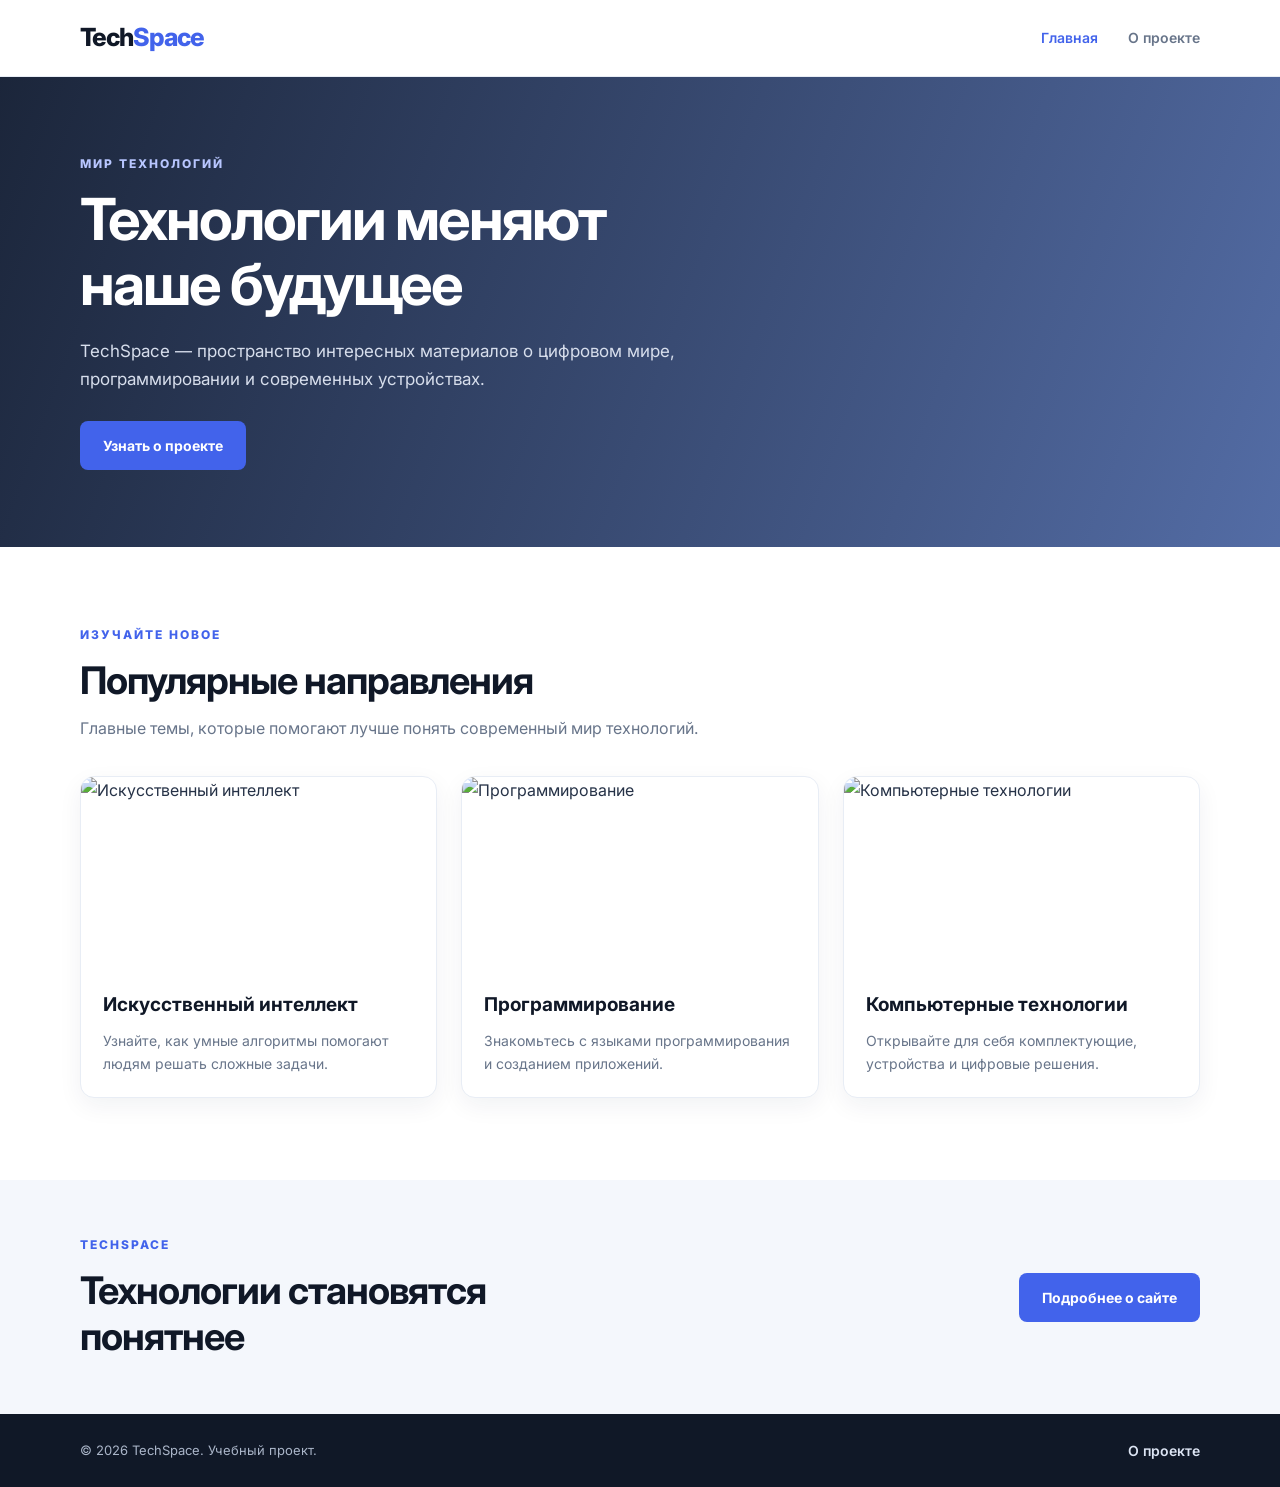
==== index.html @ 9b4dfb56 "Merge pull request #1 from dilmlik54-cmd/feature/second-page Добавлена вторая страница" ====
<!DOCTYPE html>
<html lang="ru">
<head>
<meta charset="UTF-8">
<meta name="viewport" content="width=device-width, initial-scale=1.0">
<title>TechSpace — Главная</title>
<link rel="stylesheet" href="style.css">
</head>
<body>
<header class="site-header"><div class="container header-inner">
<a class="logo" href="index.html">Tech<span>Space</span></a>
<nav><a class="active" href="index.html">Главная</a><a href="about.html">О проекте</a></nav>
</div></header>
<main>
<section class="hero"><div class="container hero-content">
<p class="eyebrow">МИР ТЕХНОЛОГИЙ</p><h1>Технологии меняют<br>наше будущее</h1>
<p>TechSpace — пространство интересных материалов о цифровом мире, программировании и современных устройствах.</p>
<a class="button" href="about.html">Узнать о проекте</a>
</div></section>
<section class="section container">
<div class="section-heading"><p class="eyebrow">ИЗУЧАЙТЕ НОВОЕ</p><h2>Популярные направления</h2>
<p>Главные темы, которые помогают лучше понять современный мир технологий.</p></div>
<div class="cards">
<article class="topic-card"><img src="https://images.unsplash.com/photo-1677442136019-21780ecad995?auto=format&fit=crop&w=900&q=80" alt="Искусственный интеллект"><div class="card-content"><h3>Искусственный интеллект</h3><p>Узнайте, как умные алгоритмы помогают людям решать сложные задачи.</p></div></article>
<article class="topic-card"><img src="https://images.unsplash.com/photo-1461749280684-dccba630e2f6?auto=format&fit=crop&w=900&q=80" alt="Программирование"><div class="card-content"><h3>Программирование</h3><p>Знакомьтесь с языками программирования и созданием приложений.</p></div></article>
<article class="topic-card"><img src="https://images.unsplash.com/photo-1519389950473-47ba0277781c?auto=format&fit=crop&w=900&q=80" alt="Компьютерные технологии"><div class="card-content"><h3>Компьютерные технологии</h3><p>Открывайте для себя комплектующие, устройства и цифровые решения.</p></div></article>
</div></section>
<section class="info-band"><div class="container info-inner"><div><p class="eyebrow">TECHSPACE</p><h2>Технологии становятся понятнее</h2></div><a class="button" href="about.html">Подробнее о сайте</a></div></section>
</main>
<footer><div class="container footer-inner"><p>© 2026 TechSpace. Учебный проект.</p><a href="about.html">О проекте</a></div></footer>
</body></html>
---- style.css ----
@import url('https://fonts.googleapis.com/css2?family=Inter:wght@400;500;600;700;800&display=swap');
:root{--dark:#101827;--blue:#4263eb;--light:#f4f7fc;--text:#263247;--muted:#68758a}
*{box-sizing:border-box;margin:0;padding:0}
body{font-family:Inter,Arial,sans-serif;color:var(--text);line-height:1.65;background:#fff}
.container{width:min(1120px,90%);margin:0 auto}
.site-header{background:#fff;border-bottom:1px solid #e8edf5}
.header-inner,.footer-inner,.info-inner{display:flex;align-items:center;justify-content:space-between}
.header-inner{min-height:76px}
.logo{font-size:25px;font-weight:800;color:var(--dark);text-decoration:none;letter-spacing:-1px}
.logo span{color:var(--blue)}
nav{display:flex;gap:30px}
nav a,footer a{font-size:14px;font-weight:600;color:var(--muted);text-decoration:none}
nav a:hover,nav a.active,footer a:hover{color:var(--blue)}
.hero{min-height:470px;display:flex;align-items:center;color:white;background:linear-gradient(110deg,rgba(13,24,46,.94),rgba(35,67,140,.78)),url('https://images.unsplash.com/photo-1518770660439-4636190af475?auto=format&fit=crop&w=1800&q=85') center/cover}
.hero-content{padding:75px 0}
.eyebrow{color:var(--blue);font-size:12px;font-weight:800;letter-spacing:2px;margin-bottom:13px}
.hero .eyebrow,.page-hero .eyebrow{color:#b8c6ff}
h1{font-size:clamp(34px,5vw,58px);line-height:1.12;letter-spacing:-2px;margin-bottom:20px}
.hero p:not(.eyebrow),.page-hero p:not(.eyebrow){max-width:650px;color:#d7deec;font-size:17px;margin-bottom:28px}
.button{display:inline-block;padding:13px 23px;border-radius:8px;background:var(--blue);color:#fff;text-decoration:none;font-size:14px;font-weight:700}
.button:hover{background:#304fd0}
.section{padding:78px 0 82px}
.section-heading{max-width:650px;margin-bottom:34px}
h2{font-size:clamp(27px,3vw,38px);line-height:1.2;letter-spacing:-1px;color:var(--dark);margin-bottom:12px}
.section-heading>p:last-child{color:var(--muted)}
.cards{display:grid;grid-template-columns:repeat(3,1fr);gap:24px}
.topic-card,.about-card{overflow:hidden;border:1px solid #e8edf5;border-radius:14px;background:#fff;box-shadow:0 8px 25px #1423410f}
.topic-card img{display:block;width:100%;height:190px;object-fit:cover}
.card-content{padding:22px}
h3{font-size:19px;color:var(--dark);margin-bottom:9px}
.card-content p,.about-card p{font-size:14px;color:var(--muted)}
.info-band{padding:55px 0;background:var(--light)}
.info-inner h2{max-width:570px;margin:0}
.page-hero{padding:85px 0;background:linear-gradient(115deg,#111c32,#3155bd);color:white}
.about-grid{display:grid;grid-template-columns:repeat(2,1fr);gap:24px}
.about-card{padding:30px}
.number{display:block;color:var(--blue);font-size:13px;font-weight:800;letter-spacing:1px;margin-bottom:18px}
footer{padding:25px 0;background:var(--dark)}
.footer-inner p{font-size:13px;color:#aab5c8}
footer a{color:#dce4f3}
@media(max-width:760px){.cards,.about-grid{grid-template-columns:1fr}.topic-card img{height:220px}.info-inner{align-items:flex-start;flex-direction:column;gap:22px}.section{padding:55px 0 60px}}
@media(max-width:420px){.logo{font-size:21px}nav{gap:14px}nav a{font-size:12px}}
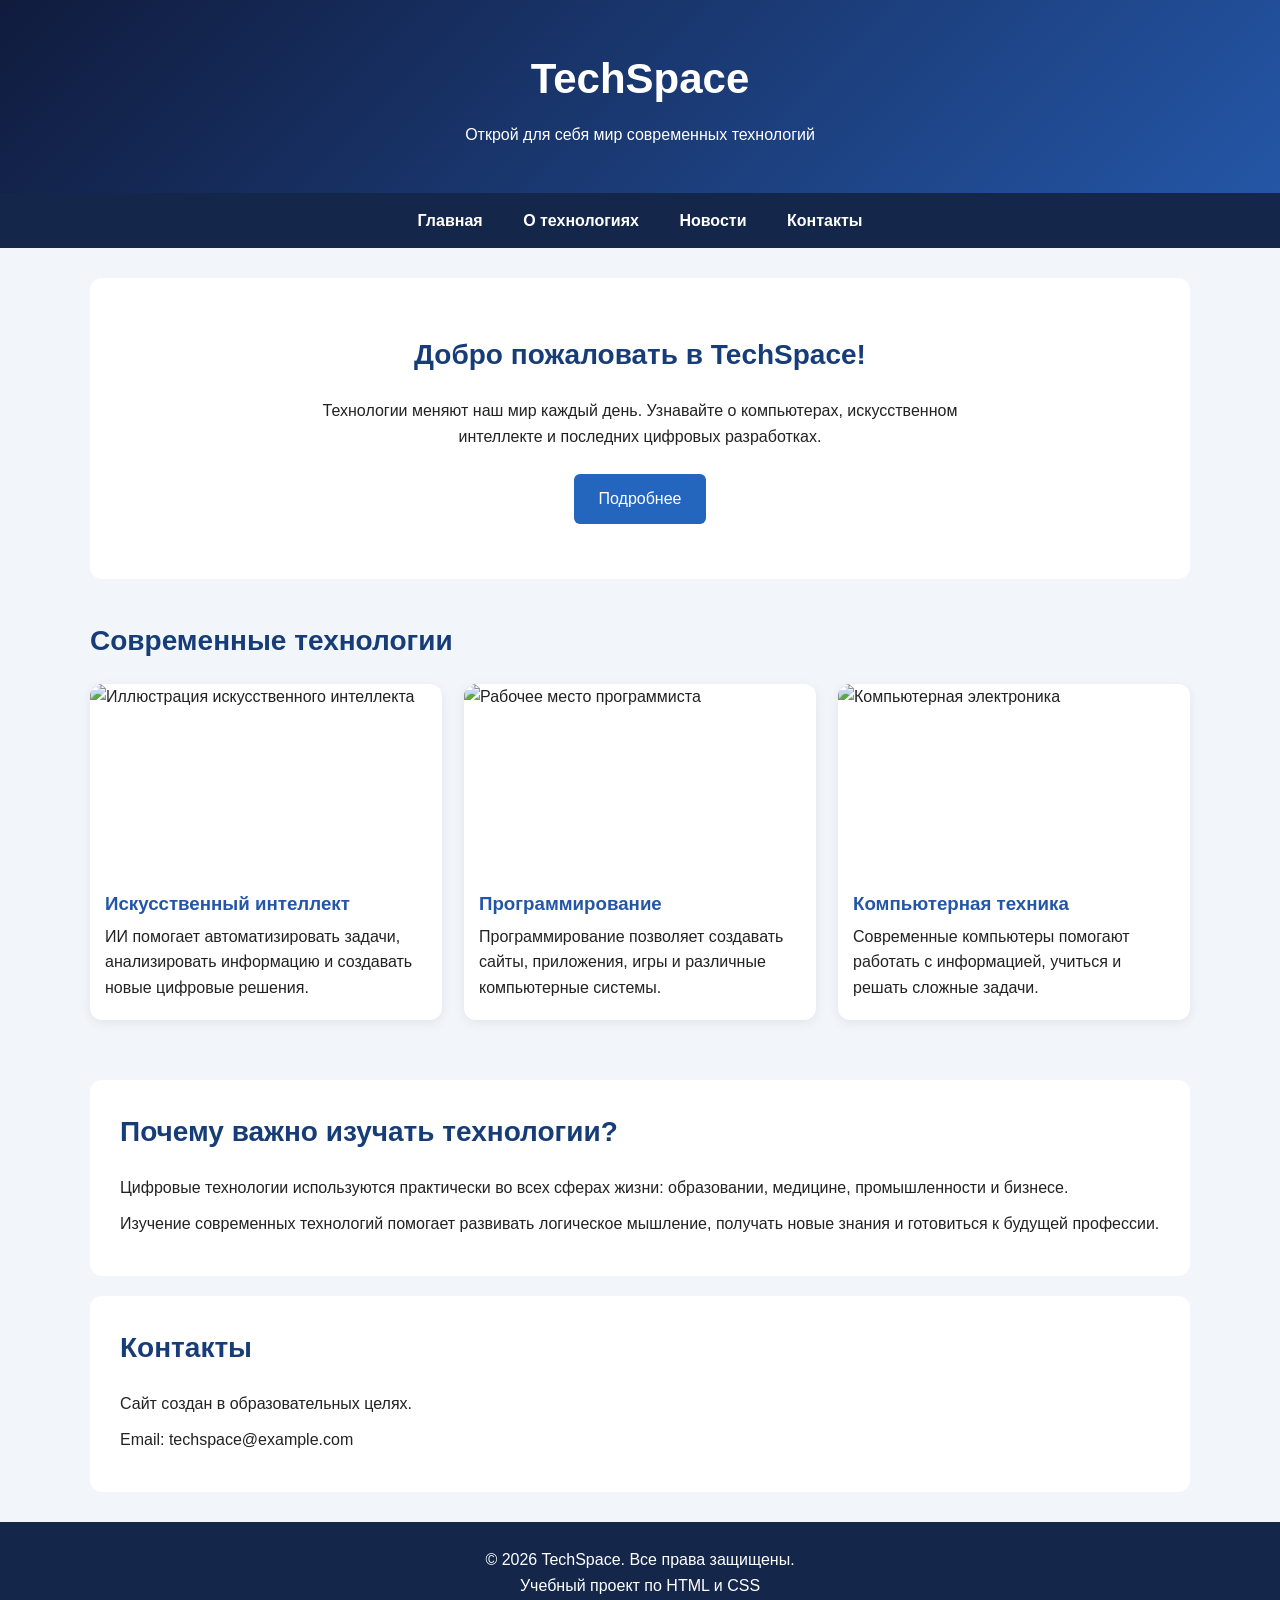
==== commit 2ea1eac9: "Создана начальная версия сайта" ====
--- a/index.html
+++ b/index.html
@@ -1,31 +1,101 @@
 <!DOCTYPE html>
 <html lang="ru">
 <head>
-<meta charset="UTF-8">
-<meta name="viewport" content="width=device-width, initial-scale=1.0">
-<title>TechSpace — Главная</title>
-<link rel="stylesheet" href="style.css">
+    <meta charset="UTF-8">
+    <meta name="viewport" content="width=device-width, initial-scale=1.0">
+    <title>TechSpace — Мир технологий</title>
+    <link rel="stylesheet" href="style.css">
 </head>
 <body>
-<header class="site-header"><div class="container header-inner">
-<a class="logo" href="index.html">Tech<span>Space</span></a>
-<nav><a class="active" href="index.html">Главная</a><a href="about.html">О проекте</a></nav>
-</div></header>
-<main>
-<section class="hero"><div class="container hero-content">
-<p class="eyebrow">МИР ТЕХНОЛОГИЙ</p><h1>Технологии меняют<br>наше будущее</h1>
-<p>TechSpace — пространство интересных материалов о цифровом мире, программировании и современных устройствах.</p>
-<a class="button" href="about.html">Узнать о проекте</a>
-</div></section>
-<section class="section container">
-<div class="section-heading"><p class="eyebrow">ИЗУЧАЙТЕ НОВОЕ</p><h2>Популярные направления</h2>
-<p>Главные темы, которые помогают лучше понять современный мир технологий.</p></div>
-<div class="cards">
-<article class="topic-card"><img src="https://images.unsplash.com/photo-1677442136019-21780ecad995?auto=format&fit=crop&w=900&q=80" alt="Искусственный интеллект"><div class="card-content"><h3>Искусственный интеллект</h3><p>Узнайте, как умные алгоритмы помогают людям решать сложные задачи.</p></div></article>
-<article class="topic-card"><img src="https://images.unsplash.com/photo-1461749280684-dccba630e2f6?auto=format&fit=crop&w=900&q=80" alt="Программирование"><div class="card-content"><h3>Программирование</h3><p>Знакомьтесь с языками программирования и созданием приложений.</p></div></article>
-<article class="topic-card"><img src="https://images.unsplash.com/photo-1519389950473-47ba0277781c?auto=format&fit=crop&w=900&q=80" alt="Компьютерные технологии"><div class="card-content"><h3>Компьютерные технологии</h3><p>Открывайте для себя комплектующие, устройства и цифровые решения.</p></div></article>
-</div></section>
-<section class="info-band"><div class="container info-inner"><div><p class="eyebrow">TECHSPACE</p><h2>Технологии становятся понятнее</h2></div><a class="button" href="about.html">Подробнее о сайте</a></div></section>
-</main>
-<footer><div class="container footer-inner"><p>© 2026 TechSpace. Учебный проект.</p><a href="about.html">О проекте</a></div></footer>
-</body></html>
+    <header>
+        <div class="container">
+            <h1>TechSpace</h1>
+            <p>Открой для себя мир современных технологий</p>
+        </div>
+    </header>
+
+    <nav>
+        <div class="container">
+            <a href="#home">Главная</a>
+            <a href="#about">О технологиях</a>
+            <a href="#news">Новости</a>
+            <a href="#contacts">Контакты</a>
+        </div>
+    </nav>
+
+    <main class="container">
+        <section id="home" class="hero">
+            <h2>Добро пожаловать в TechSpace!</h2>
+            <p>
+                Технологии меняют наш мир каждый день.
+                Узнавайте о компьютерах, искусственном интеллекте
+                и последних цифровых разработках.
+            </p>
+            <a href="#about" class="btn">Подробнее</a>
+        </section>
+
+        <section id="about">
+            <h2>Современные технологии</h2>
+            <div class="cards">
+                <article class="card">
+                    <img src="https://images.unsplash.com/photo-1677442136019-21780ecad995?w=600"
+                         alt="Иллюстрация искусственного интеллекта">
+                    <h3>Искусственный интеллект</h3>
+                    <p>
+                        ИИ помогает автоматизировать задачи,
+                        анализировать информацию и создавать
+                        новые цифровые решения.
+                    </p>
+                </article>
+
+                <article class="card">
+                    <img src="https://images.unsplash.com/photo-1498050108023-c5249f4df085?w=600"
+                         alt="Рабочее место программиста">
+                    <h3>Программирование</h3>
+                    <p>
+                        Программирование позволяет создавать
+                        сайты, приложения, игры и различные
+                        компьютерные системы.
+                    </p>
+                </article>
+
+                <article class="card">
+                    <img src="https://images.unsplash.com/photo-1518770660439-4636190af475?w=600"
+                         alt="Компьютерная электроника">
+                    <h3>Компьютерная техника</h3>
+                    <p>
+                        Современные компьютеры помогают
+                        работать с информацией, учиться
+                        и решать сложные задачи.
+                    </p>
+                </article>
+            </div>
+        </section>
+
+        <section id="news">
+            <h2>Почему важно изучать технологии?</h2>
+            <p>
+                Цифровые технологии используются практически
+                во всех сферах жизни: образовании, медицине,
+                промышленности и бизнесе.
+            </p>
+            <p>
+                Изучение современных технологий помогает
+                развивать логическое мышление, получать
+                новые знания и готовиться к будущей профессии.
+            </p>
+        </section>
+
+        <section id="contacts">
+            <h2>Контакты</h2>
+            <p>Сайт создан в образовательных целях.</p>
+            <p>Email: techspace@example.com</p>
+        </section>
+    </main>
+
+    <footer>
+        <p>© 2026 TechSpace. Все права защищены.</p>
+        <p>Учебный проект по HTML и CSS</p>
+    </footer>
+</body>
+</html>
--- a/style.css
+++ b/style.css
@@ -1,42 +1,155 @@
-@import url('https://fonts.googleapis.com/css2?family=Inter:wght@400;500;600;700;800&display=swap');
-:root{--dark:#101827;--blue:#4263eb;--light:#f4f7fc;--text:#263247;--muted:#68758a}
-*{box-sizing:border-box;margin:0;padding:0}
-body{font-family:Inter,Arial,sans-serif;color:var(--text);line-height:1.65;background:#fff}
-.container{width:min(1120px,90%);margin:0 auto}
-.site-header{background:#fff;border-bottom:1px solid #e8edf5}
-.header-inner,.footer-inner,.info-inner{display:flex;align-items:center;justify-content:space-between}
-.header-inner{min-height:76px}
-.logo{font-size:25px;font-weight:800;color:var(--dark);text-decoration:none;letter-spacing:-1px}
-.logo span{color:var(--blue)}
-nav{display:flex;gap:30px}
-nav a,footer a{font-size:14px;font-weight:600;color:var(--muted);text-decoration:none}
-nav a:hover,nav a.active,footer a:hover{color:var(--blue)}
-.hero{min-height:470px;display:flex;align-items:center;color:white;background:linear-gradient(110deg,rgba(13,24,46,.94),rgba(35,67,140,.78)),url('https://images.unsplash.com/photo-1518770660439-4636190af475?auto=format&fit=crop&w=1800&q=85') center/cover}
-.hero-content{padding:75px 0}
-.eyebrow{color:var(--blue);font-size:12px;font-weight:800;letter-spacing:2px;margin-bottom:13px}
-.hero .eyebrow,.page-hero .eyebrow{color:#b8c6ff}
-h1{font-size:clamp(34px,5vw,58px);line-height:1.12;letter-spacing:-2px;margin-bottom:20px}
-.hero p:not(.eyebrow),.page-hero p:not(.eyebrow){max-width:650px;color:#d7deec;font-size:17px;margin-bottom:28px}
-.button{display:inline-block;padding:13px 23px;border-radius:8px;background:var(--blue);color:#fff;text-decoration:none;font-size:14px;font-weight:700}
-.button:hover{background:#304fd0}
-.section{padding:78px 0 82px}
-.section-heading{max-width:650px;margin-bottom:34px}
-h2{font-size:clamp(27px,3vw,38px);line-height:1.2;letter-spacing:-1px;color:var(--dark);margin-bottom:12px}
-.section-heading>p:last-child{color:var(--muted)}
-.cards{display:grid;grid-template-columns:repeat(3,1fr);gap:24px}
-.topic-card,.about-card{overflow:hidden;border:1px solid #e8edf5;border-radius:14px;background:#fff;box-shadow:0 8px 25px #1423410f}
-.topic-card img{display:block;width:100%;height:190px;object-fit:cover}
-.card-content{padding:22px}
-h3{font-size:19px;color:var(--dark);margin-bottom:9px}
-.card-content p,.about-card p{font-size:14px;color:var(--muted)}
-.info-band{padding:55px 0;background:var(--light)}
-.info-inner h2{max-width:570px;margin:0}
-.page-hero{padding:85px 0;background:linear-gradient(115deg,#111c32,#3155bd);color:white}
-.about-grid{display:grid;grid-template-columns:repeat(2,1fr);gap:24px}
-.about-card{padding:30px}
-.number{display:block;color:var(--blue);font-size:13px;font-weight:800;letter-spacing:1px;margin-bottom:18px}
-footer{padding:25px 0;background:var(--dark)}
-.footer-inner p{font-size:13px;color:#aab5c8}
-footer a{color:#dce4f3}
-@media(max-width:760px){.cards,.about-grid{grid-template-columns:1fr}.topic-card img{height:220px}.info-inner{align-items:flex-start;flex-direction:column;gap:22px}.section{padding:55px 0 60px}}
-@media(max-width:420px){.logo{font-size:21px}nav{gap:14px}nav a{font-size:12px}}
+* {
+    margin: 0;
+    padding: 0;
+    box-sizing: border-box;
+}
+
+html {
+    scroll-behavior: smooth;
+}
+
+body {
+    font-family: Arial, sans-serif;
+    background-color: #f2f5fa;
+    color: #222;
+    line-height: 1.6;
+}
+
+.container {
+    width: 90%;
+    max-width: 1100px;
+    margin: auto;
+}
+
+header {
+    background: linear-gradient(135deg, #101b3d, #2456a6);
+    color: white;
+    text-align: center;
+    padding: 45px 20px;
+}
+
+header h1 {
+    font-size: 42px;
+    margin-bottom: 10px;
+}
+
+nav {
+    background-color: #15264b;
+    padding: 15px;
+    text-align: center;
+    position: sticky;
+    top: 0;
+    z-index: 10;
+}
+
+nav a {
+    color: white;
+    text-decoration: none;
+    margin: 0 18px;
+    font-weight: bold;
+}
+
+nav a:hover {
+    color: #69c5ff;
+}
+
+section {
+    padding: 40px 0;
+}
+
+section h2 {
+    color: #173d78;
+    margin-bottom: 20px;
+    font-size: 28px;
+}
+
+.hero {
+    text-align: center;
+    background: white;
+    margin-top: 30px;
+    padding: 55px 25px;
+    border-radius: 12px;
+}
+
+.hero p {
+    max-width: 650px;
+    margin: 15px auto 25px;
+}
+
+.btn {
+    display: inline-block;
+    background-color: #2465bd;
+    color: white;
+    padding: 12px 25px;
+    border-radius: 6px;
+    text-decoration: none;
+}
+
+.btn:hover {
+    background-color: #173d78;
+}
+
+.cards {
+    display: grid;
+    grid-template-columns: repeat(3, 1fr);
+    gap: 22px;
+}
+
+.card {
+    background-color: white;
+    border-radius: 12px;
+    overflow: hidden;
+    box-shadow: 0 3px 12px #00000012;
+}
+
+.card img {
+    display: block;
+    width: 100%;
+    height: 190px;
+    object-fit: cover;
+}
+
+.card h3 {
+    color: #2456a6;
+    padding: 15px 15px 5px;
+}
+
+.card p {
+    padding: 0 15px 20px;
+}
+
+#news,
+#contacts {
+    background-color: white;
+    padding: 30px;
+    margin: 20px 0;
+    border-radius: 12px;
+}
+
+#news p,
+#contacts p {
+    margin-bottom: 10px;
+}
+
+footer {
+    background-color: #15264b;
+    color: white;
+    text-align: center;
+    padding: 25px;
+    margin-top: 30px;
+}
+
+@media (max-width: 768px) {
+    .cards {
+        grid-template-columns: 1fr;
+    }
+
+    nav a {
+        display: inline-block;
+        margin: 5px 10px;
+    }
+
+    header h1 {
+        font-size: 32px;
+    }
+}
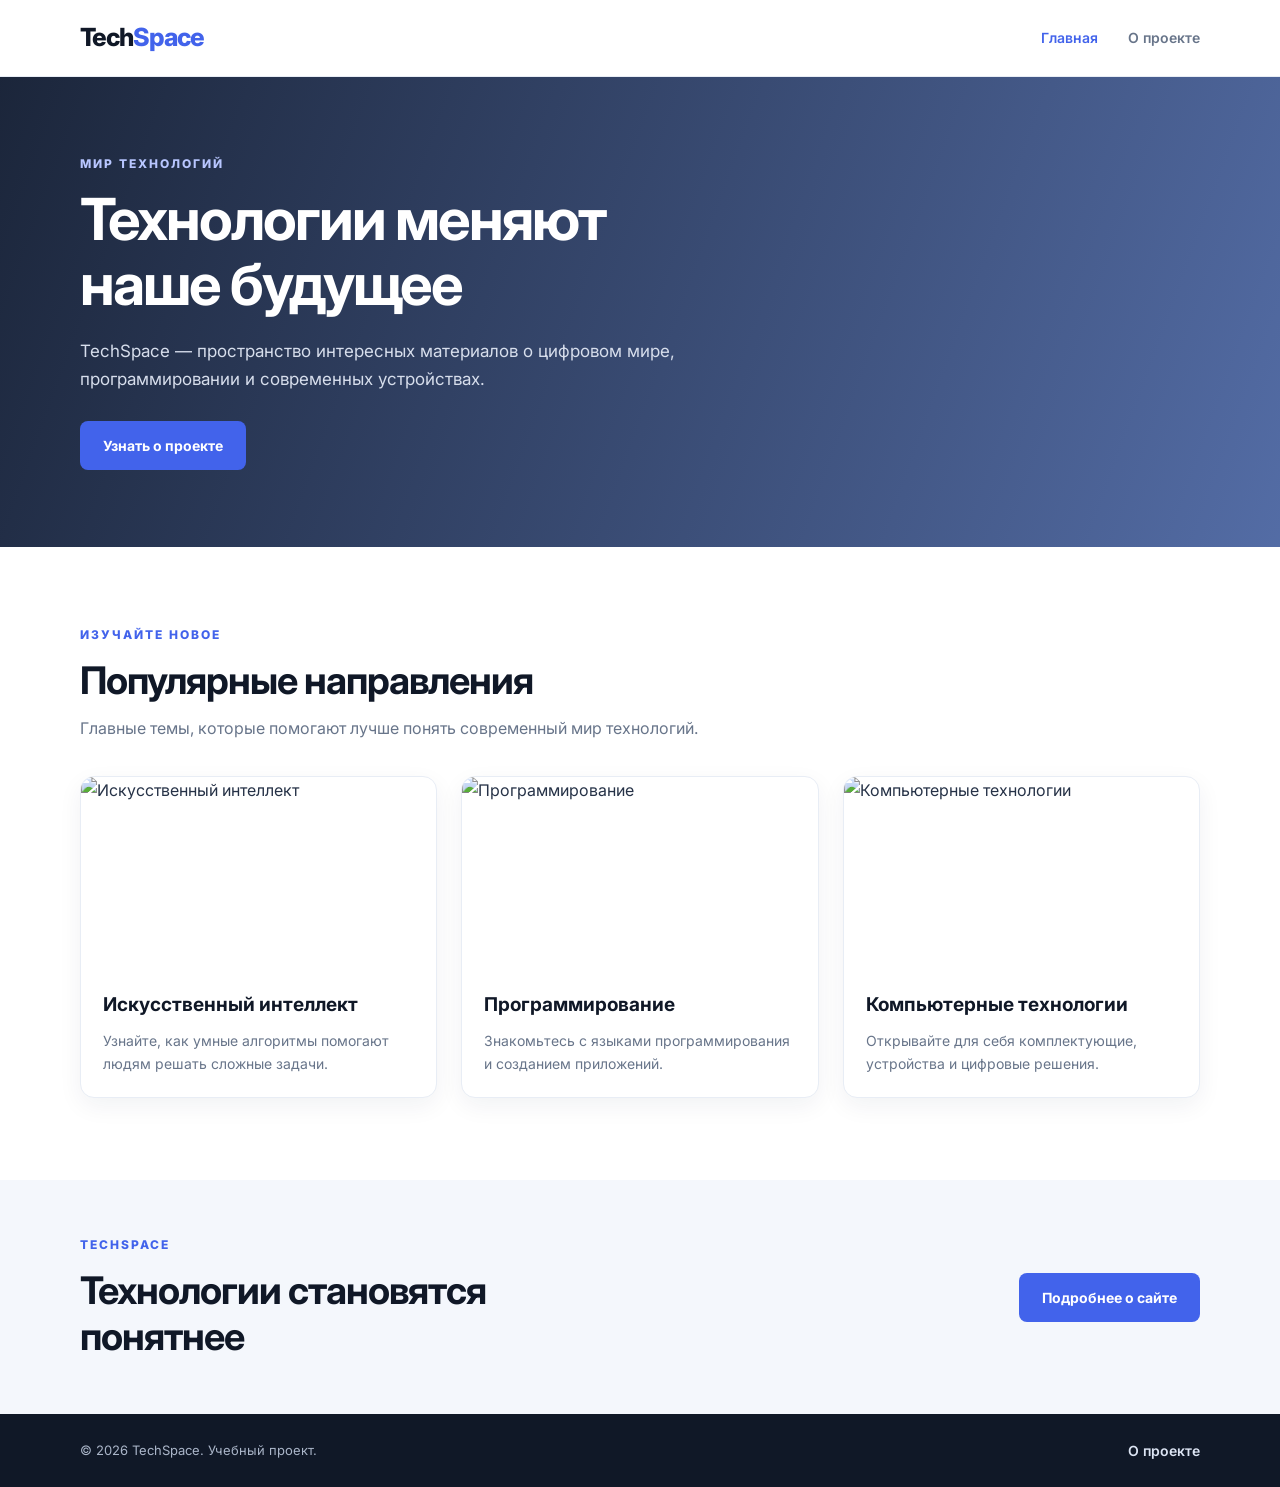
==== commit 34cb287b: "Добавлена вторая страница" ====
--- a/index.html
+++ b/index.html
@@ -1,101 +1,31 @@
 <!DOCTYPE html>
 <html lang="ru">
 <head>
-    <meta charset="UTF-8">
-    <meta name="viewport" content="width=device-width, initial-scale=1.0">
-    <title>TechSpace — Мир технологий</title>
-    <link rel="stylesheet" href="style.css">
+<meta charset="UTF-8">
+<meta name="viewport" content="width=device-width, initial-scale=1.0">
+<title>TechSpace — Главная</title>
+<link rel="stylesheet" href="style.css">
 </head>
 <body>
-    <header>
-        <div class="container">
-            <h1>TechSpace</h1>
-            <p>Открой для себя мир современных технологий</p>
-        </div>
-    </header>
-
-    <nav>
-        <div class="container">
-            <a href="#home">Главная</a>
-            <a href="#about">О технологиях</a>
-            <a href="#news">Новости</a>
-            <a href="#contacts">Контакты</a>
-        </div>
-    </nav>
-
-    <main class="container">
-        <section id="home" class="hero">
-            <h2>Добро пожаловать в TechSpace!</h2>
-            <p>
-                Технологии меняют наш мир каждый день.
-                Узнавайте о компьютерах, искусственном интеллекте
-                и последних цифровых разработках.
-            </p>
-            <a href="#about" class="btn">Подробнее</a>
-        </section>
-
-        <section id="about">
-            <h2>Современные технологии</h2>
-            <div class="cards">
-                <article class="card">
-                    <img src="https://images.unsplash.com/photo-1677442136019-21780ecad995?w=600"
-                         alt="Иллюстрация искусственного интеллекта">
-                    <h3>Искусственный интеллект</h3>
-                    <p>
-                        ИИ помогает автоматизировать задачи,
-                        анализировать информацию и создавать
-                        новые цифровые решения.
-                    </p>
-                </article>
-
-                <article class="card">
-                    <img src="https://images.unsplash.com/photo-1498050108023-c5249f4df085?w=600"
-                         alt="Рабочее место программиста">
-                    <h3>Программирование</h3>
-                    <p>
-                        Программирование позволяет создавать
-                        сайты, приложения, игры и различные
-                        компьютерные системы.
-                    </p>
-                </article>
-
-                <article class="card">
-                    <img src="https://images.unsplash.com/photo-1518770660439-4636190af475?w=600"
-                         alt="Компьютерная электроника">
-                    <h3>Компьютерная техника</h3>
-                    <p>
-                        Современные компьютеры помогают
-                        работать с информацией, учиться
-                        и решать сложные задачи.
-                    </p>
-                </article>
-            </div>
-        </section>
-
-        <section id="news">
-            <h2>Почему важно изучать технологии?</h2>
-            <p>
-                Цифровые технологии используются практически
-                во всех сферах жизни: образовании, медицине,
-                промышленности и бизнесе.
-            </p>
-            <p>
-                Изучение современных технологий помогает
-                развивать логическое мышление, получать
-                новые знания и готовиться к будущей профессии.
-            </p>
-        </section>
-
-        <section id="contacts">
-            <h2>Контакты</h2>
-            <p>Сайт создан в образовательных целях.</p>
-            <p>Email: techspace@example.com</p>
-        </section>
-    </main>
-
-    <footer>
-        <p>© 2026 TechSpace. Все права защищены.</p>
-        <p>Учебный проект по HTML и CSS</p>
-    </footer>
-</body>
-</html>
+<header class="site-header"><div class="container header-inner">
+<a class="logo" href="index.html">Tech<span>Space</span></a>
+<nav><a class="active" href="index.html">Главная</a><a href="about.html">О проекте</a></nav>
+</div></header>
+<main>
+<section class="hero"><div class="container hero-content">
+<p class="eyebrow">МИР ТЕХНОЛОГИЙ</p><h1>Технологии меняют<br>наше будущее</h1>
+<p>TechSpace — пространство интересных материалов о цифровом мире, программировании и современных устройствах.</p>
+<a class="button" href="about.html">Узнать о проекте</a>
+</div></section>
+<section class="section container">
+<div class="section-heading"><p class="eyebrow">ИЗУЧАЙТЕ НОВОЕ</p><h2>Популярные направления</h2>
+<p>Главные темы, которые помогают лучше понять современный мир технологий.</p></div>
+<div class="cards">
+<article class="topic-card"><img src="https://images.unsplash.com/photo-1677442136019-21780ecad995?auto=format&fit=crop&w=900&q=80" alt="Искусственный интеллект"><div class="card-content"><h3>Искусственный интеллект</h3><p>Узнайте, как умные алгоритмы помогают людям решать сложные задачи.</p></div></article>
+<article class="topic-card"><img src="https://images.unsplash.com/photo-1461749280684-dccba630e2f6?auto=format&fit=crop&w=900&q=80" alt="Программирование"><div class="card-content"><h3>Программирование</h3><p>Знакомьтесь с языками программирования и созданием приложений.</p></div></article>
+<article class="topic-card"><img src="https://images.unsplash.com/photo-1519389950473-47ba0277781c?auto=format&fit=crop&w=900&q=80" alt="Компьютерные технологии"><div class="card-content"><h3>Компьютерные технологии</h3><p>Открывайте для себя комплектующие, устройства и цифровые решения.</p></div></article>
+</div></section>
+<section class="info-band"><div class="container info-inner"><div><p class="eyebrow">TECHSPACE</p><h2>Технологии становятся понятнее</h2></div><a class="button" href="about.html">Подробнее о сайте</a></div></section>
+</main>
+<footer><div class="container footer-inner"><p>© 2026 TechSpace. Учебный проект.</p><a href="about.html">О проекте</a></div></footer>
+</body></html>
--- a/style.css
+++ b/style.css
@@ -1,155 +1,42 @@
-* {
-    margin: 0;
-    padding: 0;
-    box-sizing: border-box;
-}
-
-html {
-    scroll-behavior: smooth;
-}
-
-body {
-    font-family: Arial, sans-serif;
-    background-color: #f2f5fa;
-    color: #222;
-    line-height: 1.6;
-}
-
-.container {
-    width: 90%;
-    max-width: 1100px;
-    margin: auto;
-}
-
-header {
-    background: linear-gradient(135deg, #101b3d, #2456a6);
-    color: white;
-    text-align: center;
-    padding: 45px 20px;
-}
-
-header h1 {
-    font-size: 42px;
-    margin-bottom: 10px;
-}
-
-nav {
-    background-color: #15264b;
-    padding: 15px;
-    text-align: center;
-    position: sticky;
-    top: 0;
-    z-index: 10;
-}
-
-nav a {
-    color: white;
-    text-decoration: none;
-    margin: 0 18px;
-    font-weight: bold;
-}
-
-nav a:hover {
-    color: #69c5ff;
-}
-
-section {
-    padding: 40px 0;
-}
-
-section h2 {
-    color: #173d78;
-    margin-bottom: 20px;
-    font-size: 28px;
-}
-
-.hero {
-    text-align: center;
-    background: white;
-    margin-top: 30px;
-    padding: 55px 25px;
-    border-radius: 12px;
-}
-
-.hero p {
-    max-width: 650px;
-    margin: 15px auto 25px;
-}
-
-.btn {
-    display: inline-block;
-    background-color: #2465bd;
-    color: white;
-    padding: 12px 25px;
-    border-radius: 6px;
-    text-decoration: none;
-}
-
-.btn:hover {
-    background-color: #173d78;
-}
-
-.cards {
-    display: grid;
-    grid-template-columns: repeat(3, 1fr);
-    gap: 22px;
-}
-
-.card {
-    background-color: white;
-    border-radius: 12px;
-    overflow: hidden;
-    box-shadow: 0 3px 12px #00000012;
-}
-
-.card img {
-    display: block;
-    width: 100%;
-    height: 190px;
-    object-fit: cover;
-}
-
-.card h3 {
-    color: #2456a6;
-    padding: 15px 15px 5px;
-}
-
-.card p {
-    padding: 0 15px 20px;
-}
-
-#news,
-#contacts {
-    background-color: white;
-    padding: 30px;
-    margin: 20px 0;
-    border-radius: 12px;
-}
-
-#news p,
-#contacts p {
-    margin-bottom: 10px;
-}
-
-footer {
-    background-color: #15264b;
-    color: white;
-    text-align: center;
-    padding: 25px;
-    margin-top: 30px;
-}
-
-@media (max-width: 768px) {
-    .cards {
-        grid-template-columns: 1fr;
-    }
-
-    nav a {
-        display: inline-block;
-        margin: 5px 10px;
-    }
-
-    header h1 {
-        font-size: 32px;
-    }
-}
+@import url('https://fonts.googleapis.com/css2?family=Inter:wght@400;500;600;700;800&display=swap');
+:root{--dark:#101827;--blue:#4263eb;--light:#f4f7fc;--text:#263247;--muted:#68758a}
+*{box-sizing:border-box;margin:0;padding:0}
+body{font-family:Inter,Arial,sans-serif;color:var(--text);line-height:1.65;background:#fff}
+.container{width:min(1120px,90%);margin:0 auto}
+.site-header{background:#fff;border-bottom:1px solid #e8edf5}
+.header-inner,.footer-inner,.info-inner{display:flex;align-items:center;justify-content:space-between}
+.header-inner{min-height:76px}
+.logo{font-size:25px;font-weight:800;color:var(--dark);text-decoration:none;letter-spacing:-1px}
+.logo span{color:var(--blue)}
+nav{display:flex;gap:30px}
+nav a,footer a{font-size:14px;font-weight:600;color:var(--muted);text-decoration:none}
+nav a:hover,nav a.active,footer a:hover{color:var(--blue)}
+.hero{min-height:470px;display:flex;align-items:center;color:white;background:linear-gradient(110deg,rgba(13,24,46,.94),rgba(35,67,140,.78)),url('https://images.unsplash.com/photo-1518770660439-4636190af475?auto=format&fit=crop&w=1800&q=85') center/cover}
+.hero-content{padding:75px 0}
+.eyebrow{color:var(--blue);font-size:12px;font-weight:800;letter-spacing:2px;margin-bottom:13px}
+.hero .eyebrow,.page-hero .eyebrow{color:#b8c6ff}
+h1{font-size:clamp(34px,5vw,58px);line-height:1.12;letter-spacing:-2px;margin-bottom:20px}
+.hero p:not(.eyebrow),.page-hero p:not(.eyebrow){max-width:650px;color:#d7deec;font-size:17px;margin-bottom:28px}
+.button{display:inline-block;padding:13px 23px;border-radius:8px;background:var(--blue);color:#fff;text-decoration:none;font-size:14px;font-weight:700}
+.button:hover{background:#304fd0}
+.section{padding:78px 0 82px}
+.section-heading{max-width:650px;margin-bottom:34px}
+h2{font-size:clamp(27px,3vw,38px);line-height:1.2;letter-spacing:-1px;color:var(--dark);margin-bottom:12px}
+.section-heading>p:last-child{color:var(--muted)}
+.cards{display:grid;grid-template-columns:repeat(3,1fr);gap:24px}
+.topic-card,.about-card{overflow:hidden;border:1px solid #e8edf5;border-radius:14px;background:#fff;box-shadow:0 8px 25px #1423410f}
+.topic-card img{display:block;width:100%;height:190px;object-fit:cover}
+.card-content{padding:22px}
+h3{font-size:19px;color:var(--dark);margin-bottom:9px}
+.card-content p,.about-card p{font-size:14px;color:var(--muted)}
+.info-band{padding:55px 0;background:var(--light)}
+.info-inner h2{max-width:570px;margin:0}
+.page-hero{padding:85px 0;background:linear-gradient(115deg,#111c32,#3155bd);color:white}
+.about-grid{display:grid;grid-template-columns:repeat(2,1fr);gap:24px}
+.about-card{padding:30px}
+.number{display:block;color:var(--blue);font-size:13px;font-weight:800;letter-spacing:1px;margin-bottom:18px}
+footer{padding:25px 0;background:var(--dark)}
+.footer-inner p{font-size:13px;color:#aab5c8}
+footer a{color:#dce4f3}
+@media(max-width:760px){.cards,.about-grid{grid-template-columns:1fr}.topic-card img{height:220px}.info-inner{align-items:flex-start;flex-direction:column;gap:22px}.section{padding:55px 0 60px}}
+@media(max-width:420px){.logo{font-size:21px}nav{gap:14px}nav a{font-size:12px}}
